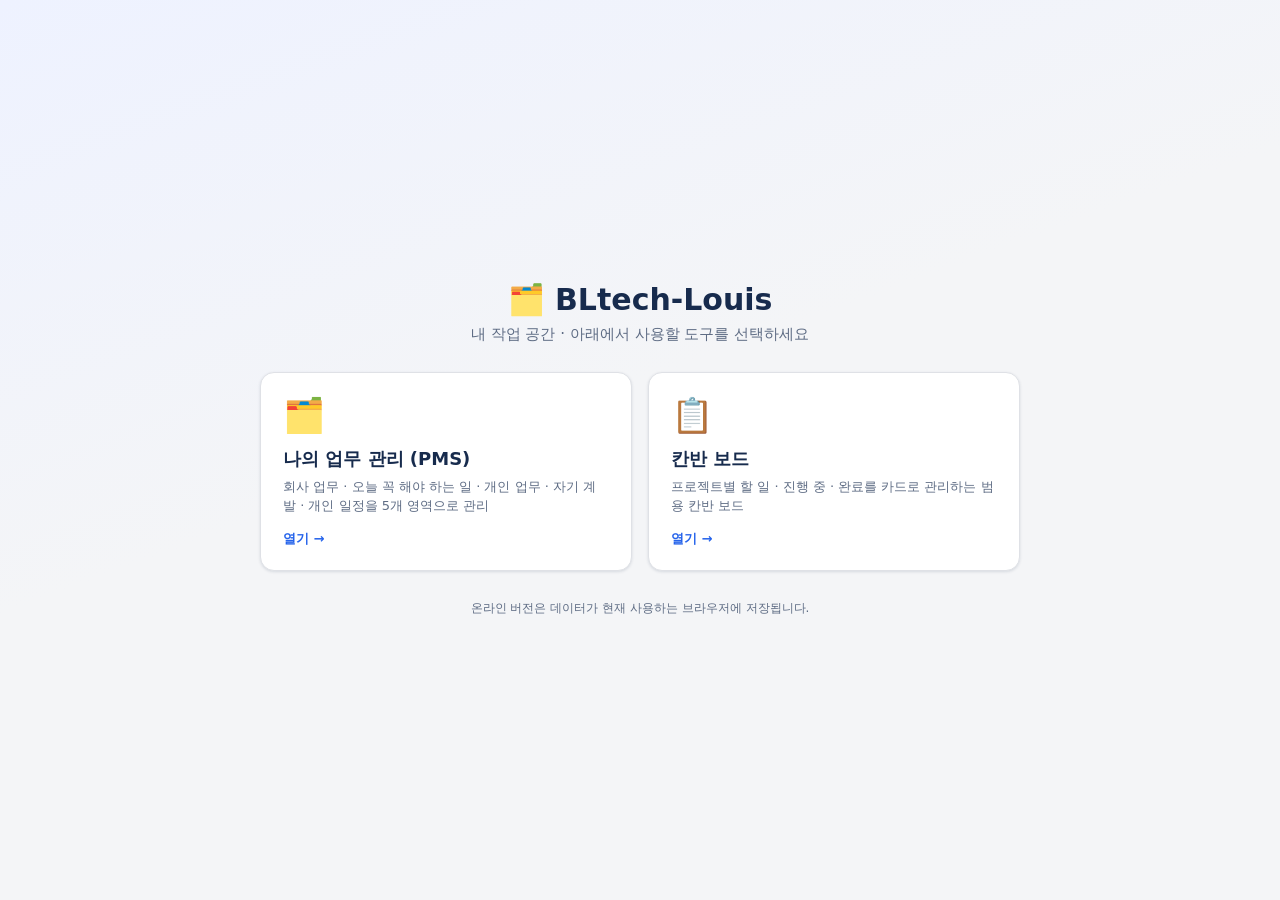
==== index.html @ edf7a924 "루트 랜딩 페이지 추가 + Vercel 404 수정 - index.html: PMS·칸반 보드로 연결되는 메인 페이지 (루트 / 404 해결) - vercel.json: trail" ====
<!DOCTYPE html>
<html lang="ko">
<head>
  <meta charset="UTF-8" />
  <meta name="viewport" content="width=device-width, initial-scale=1.0" />
  <title>BLtech-Louis · 내 작업 공간</title>
  <style>
    :root { --primary: #2563eb; --text: #172b4d; --soft: #5e6c84; --border: #dfe1e6; }
    * { box-sizing: border-box; }
    body {
      margin: 0; min-height: 100vh;
      font-family: "Segoe UI", "Malgun Gothic", system-ui, -apple-system, sans-serif;
      background: linear-gradient(160deg, #eef2ff, #f4f5f7 45%);
      color: var(--text); display: flex; align-items: center; justify-content: center; padding: 24px;
    }
    .wrap { width: 100%; max-width: 760px; }
    .head { text-align: center; margin-bottom: 28px; }
    .head h1 { font-size: 30px; margin: 0 0 8px; }
    .head p { margin: 0; color: var(--soft); font-size: 15px; }
    .cards { display: grid; grid-template-columns: repeat(auto-fit, minmax(260px, 1fr)); gap: 16px; }
    .card {
      display: block; text-decoration: none; color: inherit; background: #fff;
      border: 1px solid var(--border); border-radius: 14px; padding: 22px;
      box-shadow: 0 1px 3px rgba(9, 30, 66, .12);
      transition: transform .12s, box-shadow .12s, border-color .12s;
    }
    .card:hover { transform: translateY(-3px); box-shadow: 0 8px 24px rgba(9, 30, 66, .15); border-color: var(--primary); }
    .card .icon { font-size: 34px; }
    .card h2 { font-size: 18px; margin: 12px 0 6px; }
    .card p { margin: 0; color: var(--soft); font-size: 13px; line-height: 1.5; }
    .card .go { margin-top: 14px; color: var(--primary); font-size: 13px; font-weight: 600; }
    .foot { text-align: center; margin-top: 28px; color: var(--soft); font-size: 12px; line-height: 1.6; }
  </style>
</head>
<body>
  <div class="wrap">
    <div class="head">
      <h1>🗂️ BLtech-Louis</h1>
      <p>내 작업 공간 · 아래에서 사용할 도구를 선택하세요</p>
    </div>
    <div class="cards">
      <a class="card" href="pms/">
        <div class="icon">🗂️</div>
        <h2>나의 업무 관리 (PMS)</h2>
        <p>회사 업무 · 오늘 꼭 해야 하는 일 · 개인 업무 · 자기 계발 · 개인 일정을 5개 영역으로 관리</p>
        <div class="go">열기 →</div>
      </a>
      <a class="card" href="test1/">
        <div class="icon">📋</div>
        <h2>칸반 보드</h2>
        <p>프로젝트별 할 일 · 진행 중 · 완료를 카드로 관리하는 범용 칸반 보드</p>
        <div class="go">열기 →</div>
      </a>
    </div>
    <div class="foot">온라인 버전은 데이터가 현재 사용하는 브라우저에 저장됩니다.</div>
  </div>
</body>
</html>
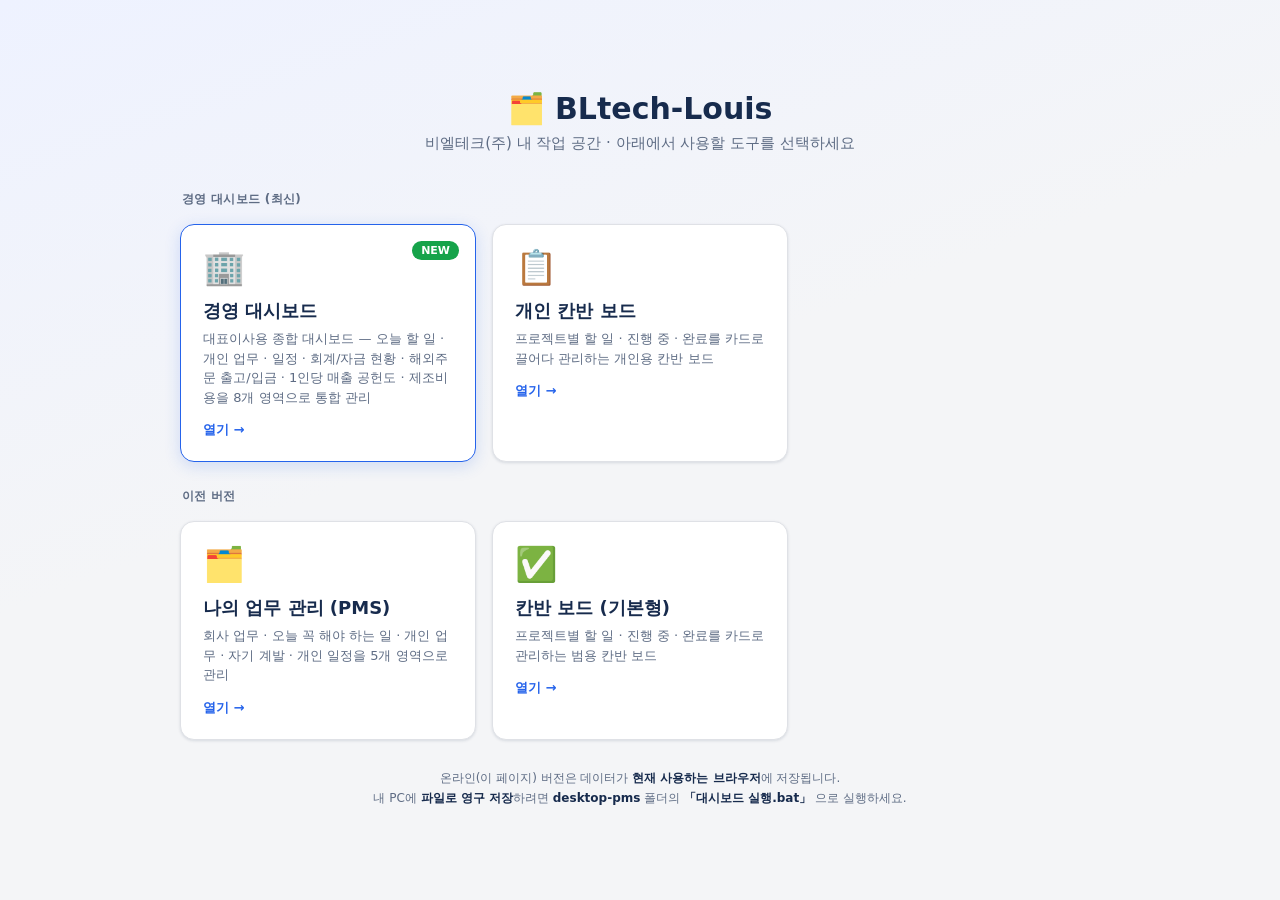
==== commit 81fd64a0: "랜딩 페이지 정리: 모든 페이지 링크 + 웹 배포 정리 - 루트 index.html에 desktop-pms(경영 대시보드)·개인 칸반·기존 PMS·칸반 4개 모두 연결 (NEW 배" ====
--- a/index.html
+++ b/index.html
@@ -5,7 +5,7 @@
   <meta name="viewport" content="width=device-width, initial-scale=1.0" />
   <title>BLtech-Louis · 내 작업 공간</title>
   <style>
-    :root { --primary: #2563eb; --text: #172b4d; --soft: #5e6c84; --border: #dfe1e6; }
+    :root { --primary: #2563eb; --text: #172b4d; --soft: #5e6c84; --border: #dfe1e6; --new: #16a34a; }
     * { box-sizing: border-box; }
     body {
       margin: 0; min-height: 100vh;
@@ -13,46 +13,75 @@
       background: linear-gradient(160deg, #eef2ff, #f4f5f7 45%);
       color: var(--text); display: flex; align-items: center; justify-content: center; padding: 24px;
     }
-    .wrap { width: 100%; max-width: 760px; }
+    .wrap { width: 100%; max-width: 920px; }
     .head { text-align: center; margin-bottom: 28px; }
     .head h1 { font-size: 30px; margin: 0 0 8px; }
     .head p { margin: 0; color: var(--soft); font-size: 15px; }
     .cards { display: grid; grid-template-columns: repeat(auto-fit, minmax(260px, 1fr)); gap: 16px; }
     .card {
-      display: block; text-decoration: none; color: inherit; background: #fff;
+      position: relative; display: block; text-decoration: none; color: inherit; background: #fff;
       border: 1px solid var(--border); border-radius: 14px; padding: 22px;
       box-shadow: 0 1px 3px rgba(9, 30, 66, .12);
       transition: transform .12s, box-shadow .12s, border-color .12s;
     }
     .card:hover { transform: translateY(-3px); box-shadow: 0 8px 24px rgba(9, 30, 66, .15); border-color: var(--primary); }
+    .card.feature { border-color: var(--primary); box-shadow: 0 4px 16px rgba(37, 99, 235, .18); }
     .card .icon { font-size: 34px; }
     .card h2 { font-size: 18px; margin: 12px 0 6px; }
     .card p { margin: 0; color: var(--soft); font-size: 13px; line-height: 1.5; }
     .card .go { margin-top: 14px; color: var(--primary); font-size: 13px; font-weight: 600; }
-    .foot { text-align: center; margin-top: 28px; color: var(--soft); font-size: 12px; line-height: 1.6; }
+    .badge { position: absolute; top: 16px; right: 16px; background: var(--new); color: #fff; font-size: 11px; font-weight: 700; padding: 3px 9px; border-radius: 20px; }
+    .section-label { grid-column: 1 / -1; margin: 10px 2px 0; font-size: 12px; font-weight: 700; color: var(--soft); letter-spacing: .3px; text-transform: uppercase; }
+    .foot { text-align: center; margin-top: 28px; color: var(--soft); font-size: 12px; line-height: 1.7; }
+    .foot b { color: var(--text); }
   </style>
 </head>
 <body>
   <div class="wrap">
     <div class="head">
       <h1>🗂️ BLtech-Louis</h1>
-      <p>내 작업 공간 · 아래에서 사용할 도구를 선택하세요</p>
+      <p>비엘테크(주) 내 작업 공간 · 아래에서 사용할 도구를 선택하세요</p>
     </div>
     <div class="cards">
+
+      <div class="section-label">경영 대시보드 (최신)</div>
+
+      <a class="card feature" href="desktop-pms/">
+        <span class="badge">NEW</span>
+        <div class="icon">🏢</div>
+        <h2>경영 대시보드</h2>
+        <p>대표이사용 종합 대시보드 — 오늘 할 일 · 개인 업무 · 일정 · 회계/자금 현황 · 해외주문 출고/입금 · 1인당 매출 공헌도 · 제조비용을 8개 영역으로 통합 관리</p>
+        <div class="go">열기 →</div>
+      </a>
+
+      <a class="card" href="desktop-pms/personal-board.html">
+        <div class="icon">📋</div>
+        <h2>개인 칸반 보드</h2>
+        <p>프로젝트별 할 일 · 진행 중 · 완료를 카드로 끌어다 관리하는 개인용 칸반 보드</p>
+        <div class="go">열기 →</div>
+      </a>
+
+      <div class="section-label">이전 버전</div>
+
       <a class="card" href="pms/">
         <div class="icon">🗂️</div>
         <h2>나의 업무 관리 (PMS)</h2>
         <p>회사 업무 · 오늘 꼭 해야 하는 일 · 개인 업무 · 자기 계발 · 개인 일정을 5개 영역으로 관리</p>
         <div class="go">열기 →</div>
       </a>
+
       <a class="card" href="test1/">
-        <div class="icon">📋</div>
-        <h2>칸반 보드</h2>
+        <div class="icon">✅</div>
+        <h2>칸반 보드 (기본형)</h2>
         <p>프로젝트별 할 일 · 진행 중 · 완료를 카드로 관리하는 범용 칸반 보드</p>
         <div class="go">열기 →</div>
       </a>
+
     </div>
-    <div class="foot">온라인 버전은 데이터가 현재 사용하는 브라우저에 저장됩니다.</div>
+    <div class="foot">
+      온라인(이 페이지) 버전은 데이터가 <b>현재 사용하는 브라우저</b>에 저장됩니다.<br />
+      내 PC에 <b>파일로 영구 저장</b>하려면 <b>desktop-pms</b> 폴더의 <b>「대시보드 실행.bat」</b> 으로 실행하세요.
+    </div>
   </div>
 </body>
 </html>
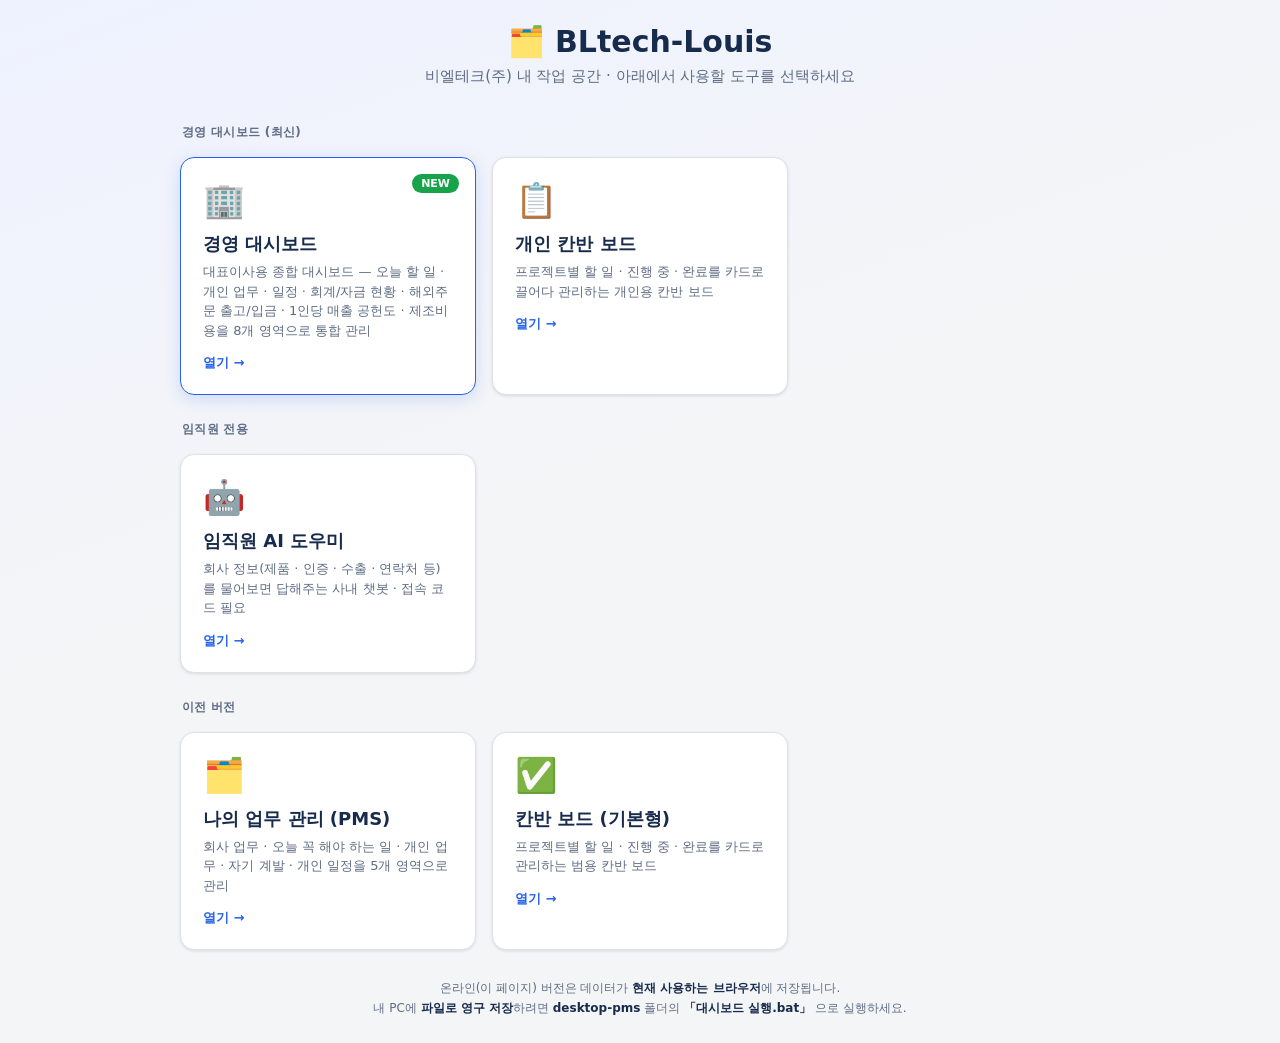
==== commit 178f498b: "임직원 AI 도우미(사내 웹 챗봇) 추가 - Node.js + OpenAI - assistant/index.html: 웹 채팅 화면(사내 접속 코드 로그인 + 채팅, 대시보드 브랜" ====
--- a/index.html
+++ b/index.html
@@ -61,6 +61,15 @@
         <div class="go">열기 →</div>
       </a>
 
+      <div class="section-label">임직원 전용</div>
+
+      <a class="card" href="assistant/">
+        <div class="icon">🤖</div>
+        <h2>임직원 AI 도우미</h2>
+        <p>회사 정보(제품 · 인증 · 수출 · 연락처 등)를 물어보면 답해주는 사내 챗봇 · 접속 코드 필요</p>
+        <div class="go">열기 →</div>
+      </a>
+
       <div class="section-label">이전 버전</div>
 
       <a class="card" href="pms/">
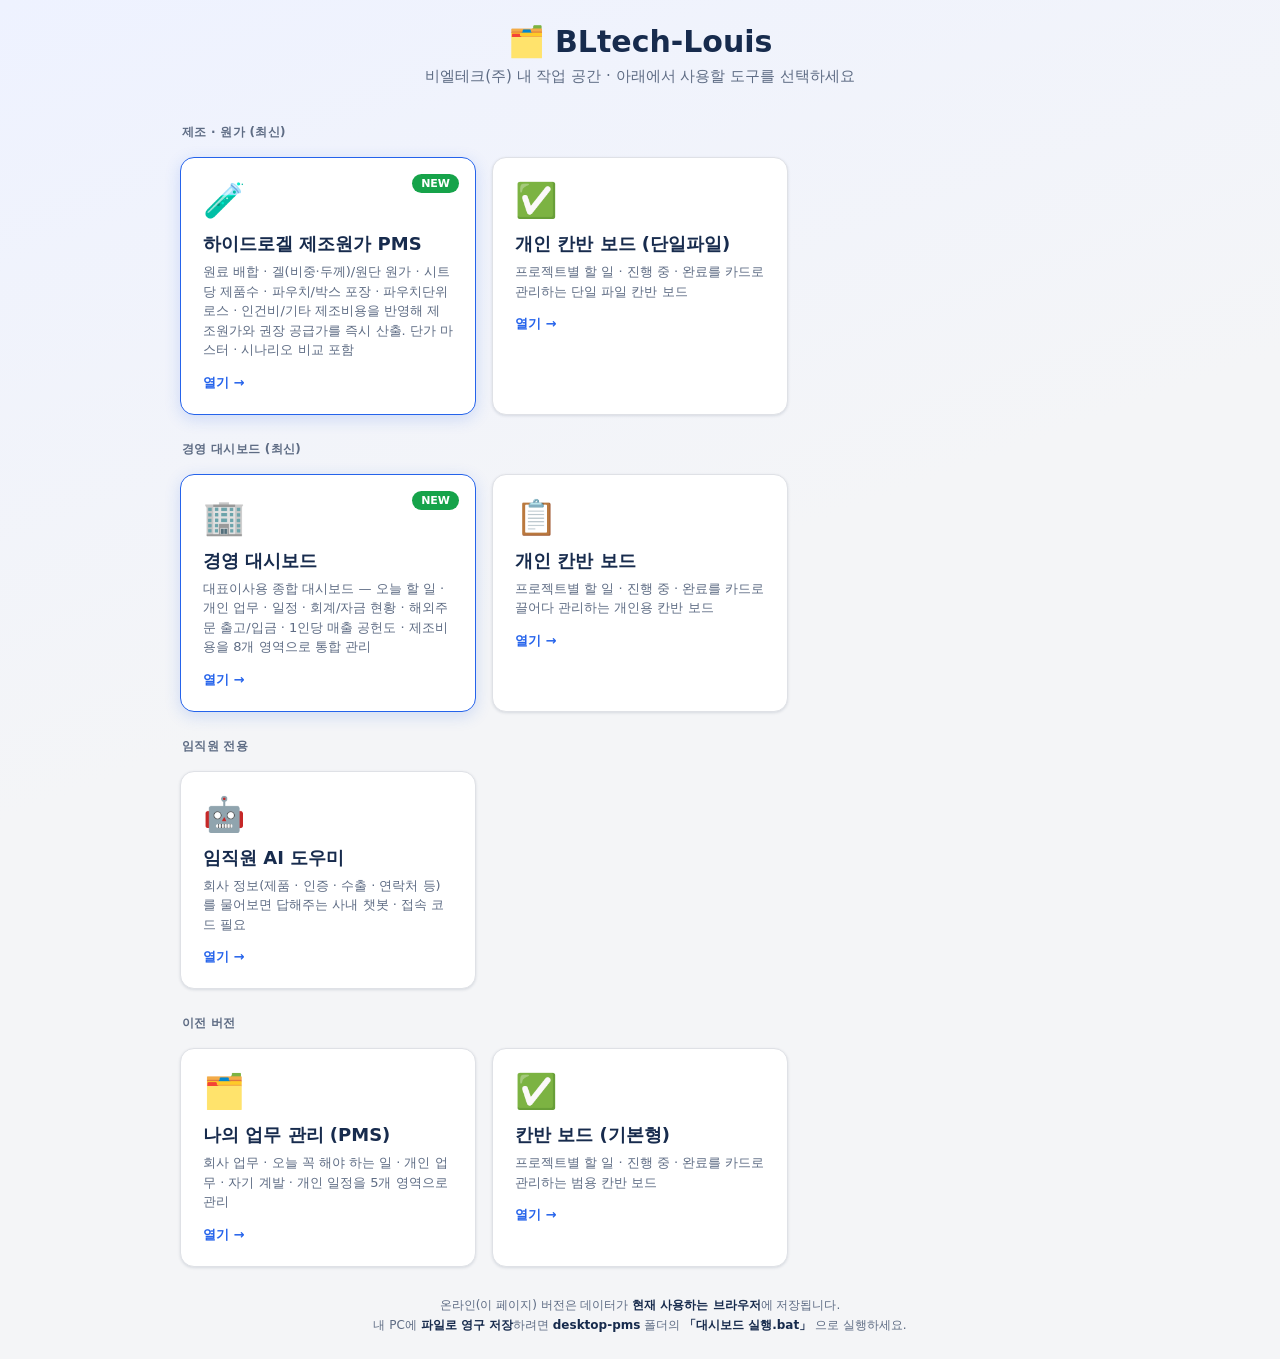
==== commit 2fd921c9: "Vercel 정리: 원가PMS → hydrogel-cost(ASCII) 교체 + 랜딩페이지에 도구 링크 추가 - 한글 경로(원가PMS)가 Vercel에서 404를 유발해 hydro" ====
--- a/index.html
+++ b/index.html
@@ -43,6 +43,23 @@
       <p>비엘테크(주) 내 작업 공간 · 아래에서 사용할 도구를 선택하세요</p>
     </div>
     <div class="cards">
+
+      <div class="section-label">제조 · 원가 (최신)</div>
+
+      <a class="card feature" href="hydrogel-cost/">
+        <span class="badge">NEW</span>
+        <div class="icon">🧪</div>
+        <h2>하이드로겔 제조원가 PMS</h2>
+        <p>원료 배합 · 겔(비중·두께)/원단 원가 · 시트당 제품수 · 파우치/박스 포장 · 파우치단위 로스 · 인건비/기타 제조비용을 반영해 제조원가와 권장 공급가를 즉시 산출. 단가 마스터 · 시나리오 비교 포함</p>
+        <div class="go">열기 →</div>
+      </a>
+
+      <a class="card" href="test1-single/">
+        <div class="icon">✅</div>
+        <h2>개인 칸반 보드 (단일파일)</h2>
+        <p>프로젝트별 할 일 · 진행 중 · 완료를 카드로 관리하는 단일 파일 칸반 보드</p>
+        <div class="go">열기 →</div>
+      </a>
 
       <div class="section-label">경영 대시보드 (최신)</div>
 
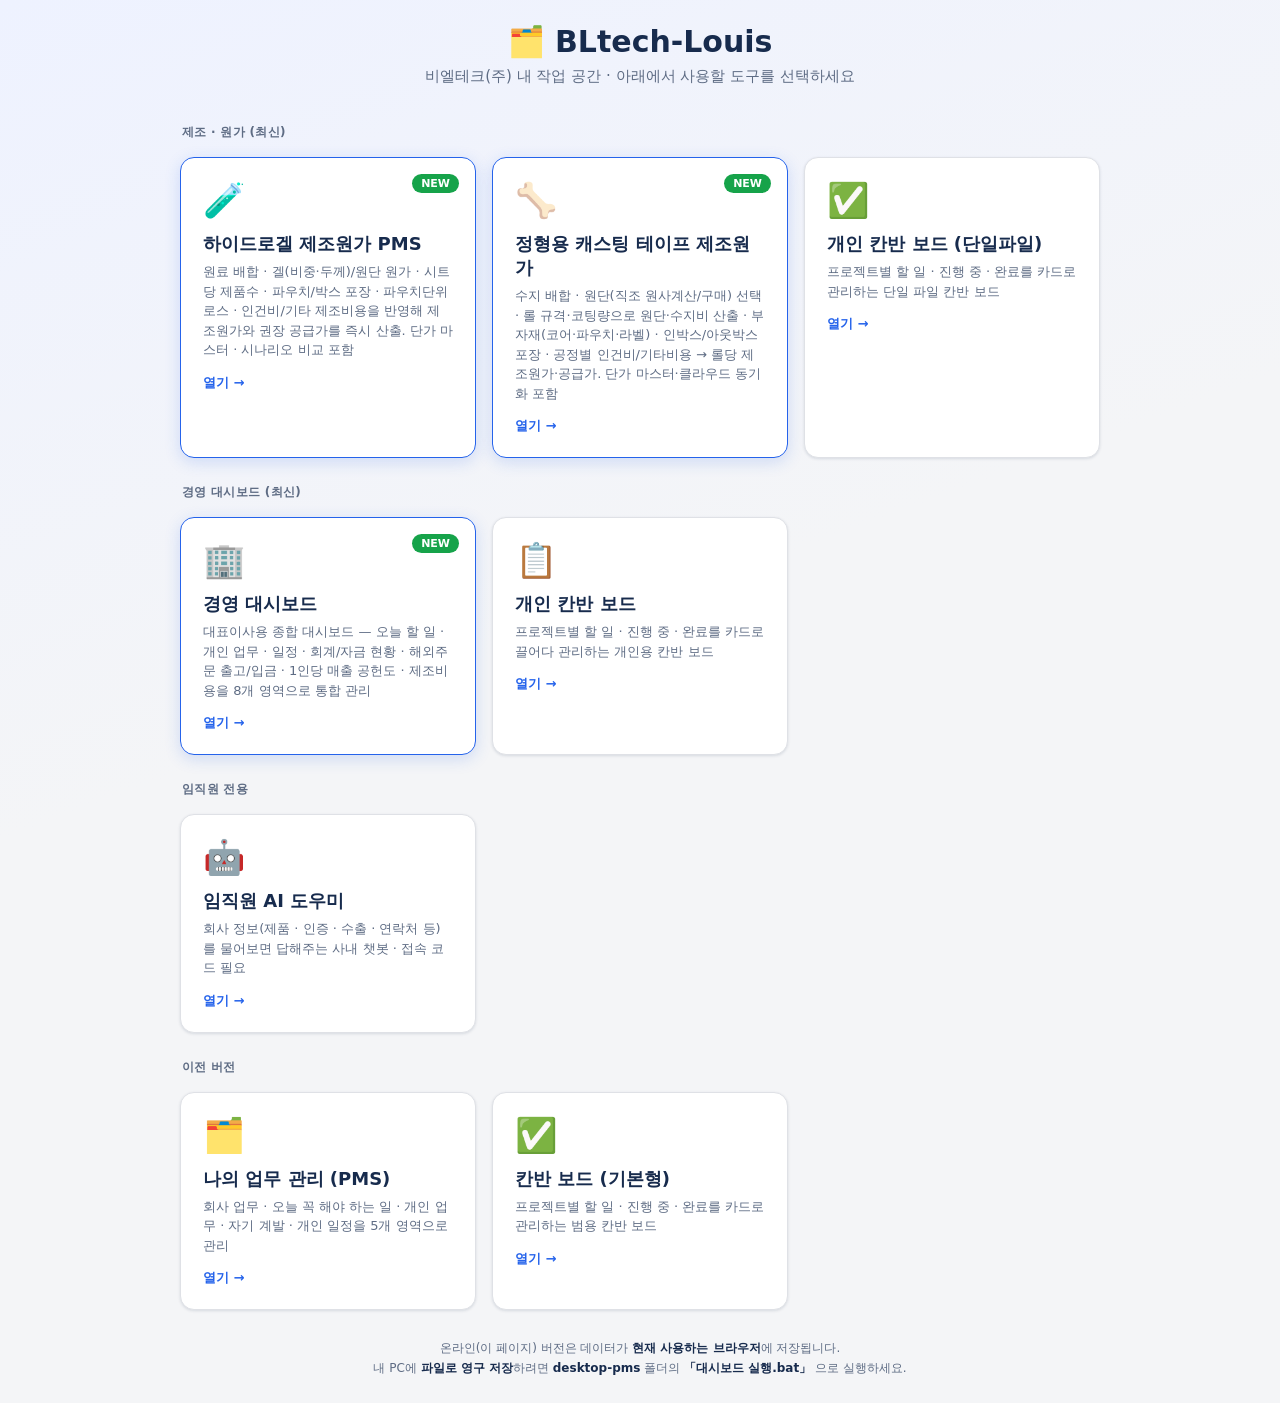
==== commit ccfaef99: "orthopedic-cost: 정형용 캐스팅 테이프 제조원가 계산기 추가 (롤 단위) - 수지 배합(%) → 원/kg, 원단 직조(원사 계산)/구매 선택, 롤 규격·코팅량(수지 무" ====
--- a/index.html
+++ b/index.html
@@ -51,6 +51,14 @@
         <div class="icon">🧪</div>
         <h2>하이드로겔 제조원가 PMS</h2>
         <p>원료 배합 · 겔(비중·두께)/원단 원가 · 시트당 제품수 · 파우치/박스 포장 · 파우치단위 로스 · 인건비/기타 제조비용을 반영해 제조원가와 권장 공급가를 즉시 산출. 단가 마스터 · 시나리오 비교 포함</p>
+        <div class="go">열기 →</div>
+      </a>
+
+      <a class="card feature" href="orthopedic-cost/">
+        <span class="badge">NEW</span>
+        <div class="icon">🦴</div>
+        <h2>정형용 캐스팅 테이프 제조원가</h2>
+        <p>수지 배합 · 원단(직조 원사계산/구매) 선택 · 롤 규격·코팅량으로 원단·수지비 산출 · 부자재(코어·파우치·라벨) · 인박스/아웃박스 포장 · 공정별 인건비/기타비용 → 롤당 제조원가·공급가. 단가 마스터·클라우드 동기화 포함</p>
         <div class="go">열기 →</div>
       </a>
 
